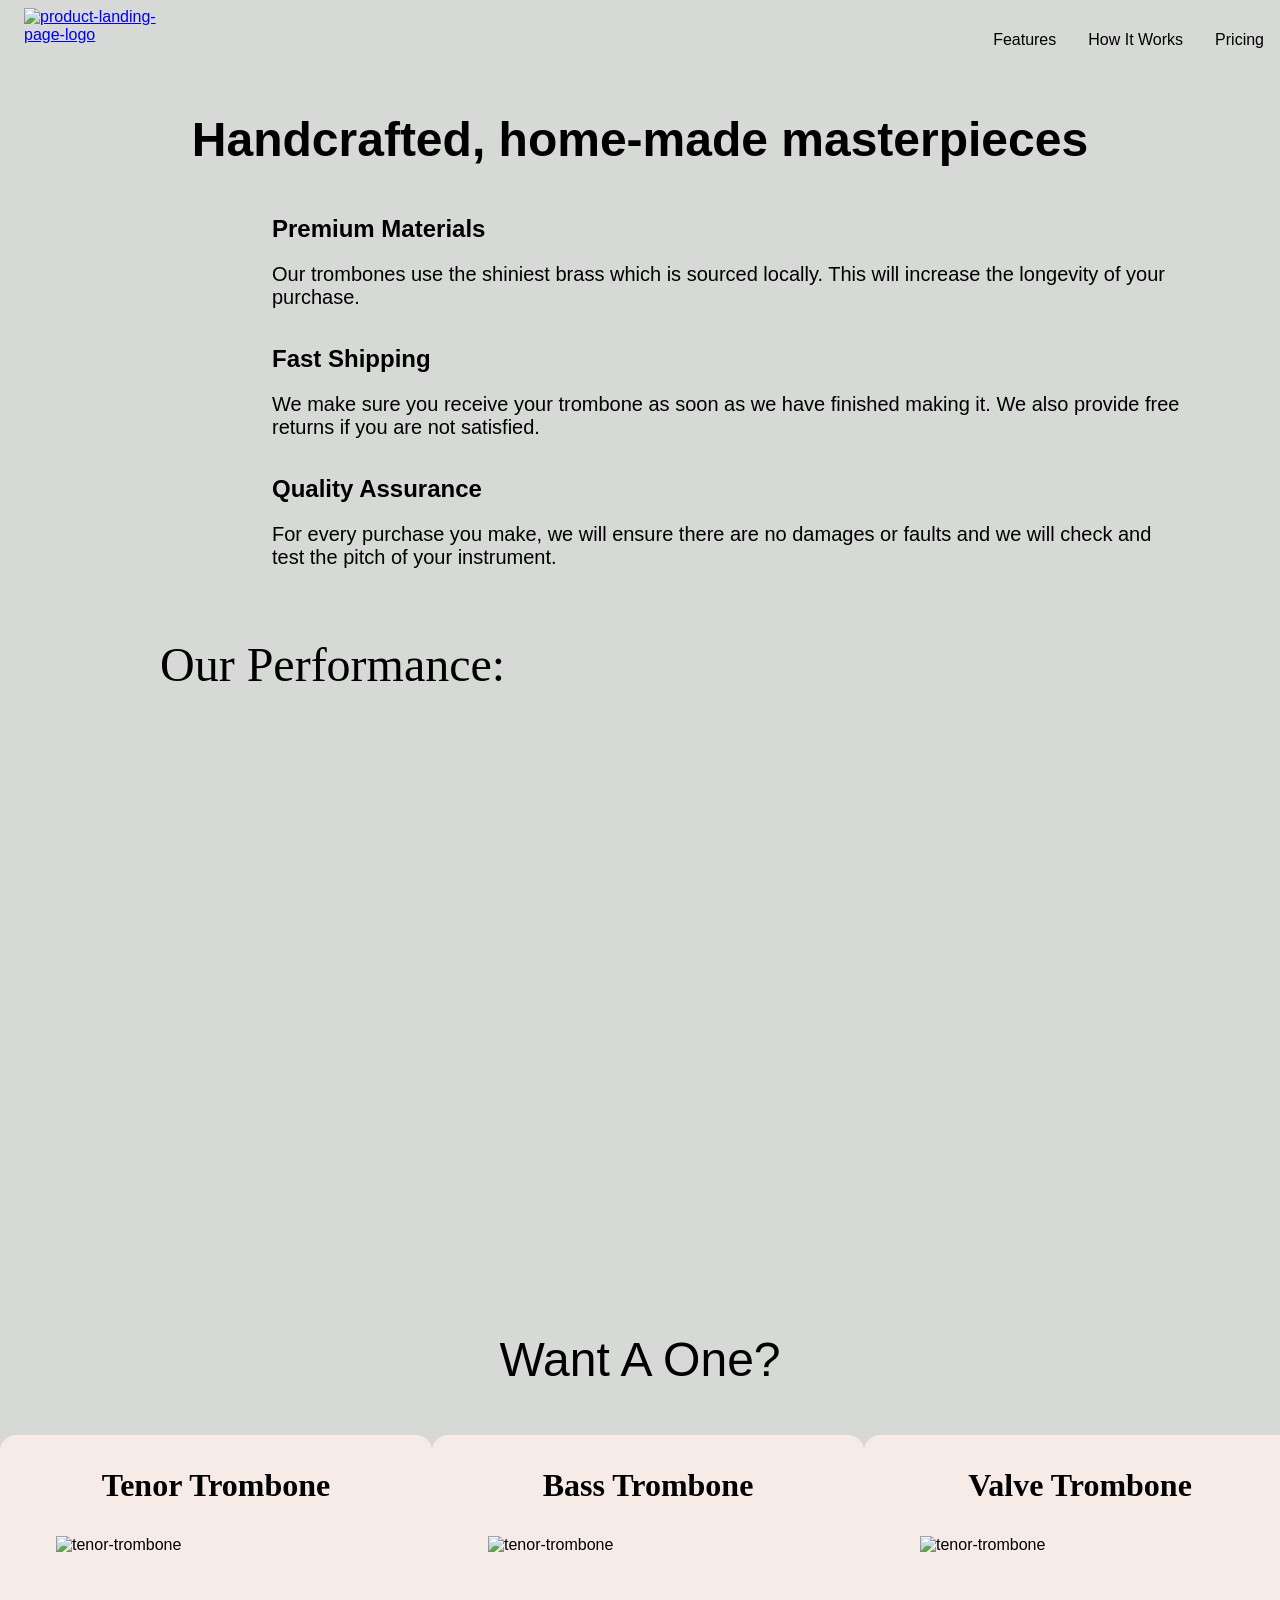
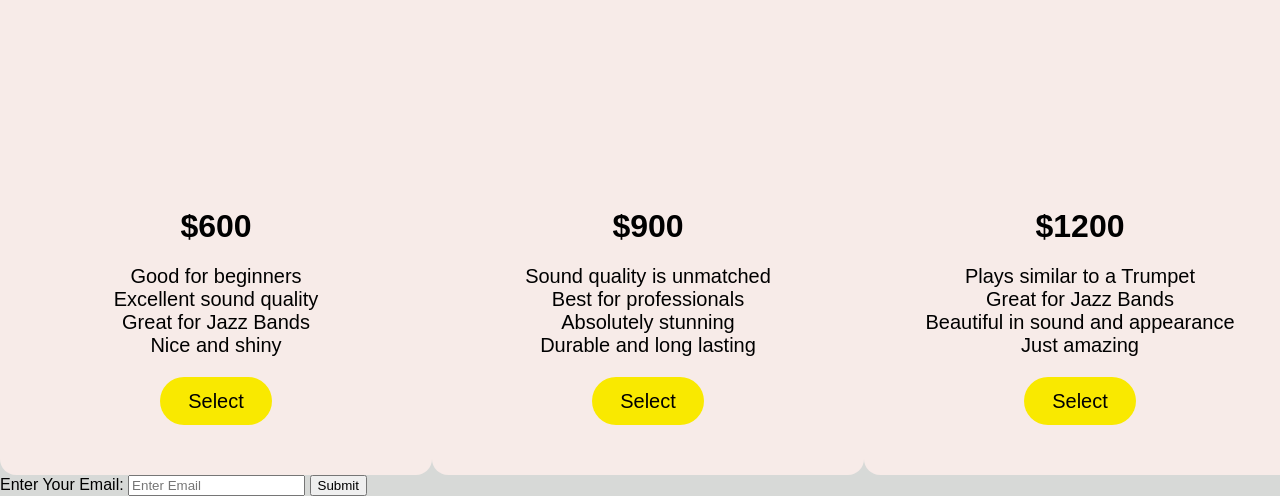
==== Responsive Designs/Build a Product Landing Page/index.html @ 97ca0c61 "Added Files Via Upload" ====
<!DOCTYPE html>
<html lang="en">
  <head>
    <meta charset="UTF-8" />
    <title>Product Landing Page</title>
    <link rel="stylesheet" href="styles.css">
    <link rel="stylesheet" href="https://cdnjs.cloudflare.com/ajax/libs/remixicon/4.6.0/remixicon.css" integrity="sha512-kJlvECunwXftkPwyvHbclArO8wszgBGisiLeuDFwNM8ws+wKIw0sv1os3ClWZOcrEB2eRXULYUsm8OVRGJKwGA==" crossorigin="anonymous" referrerpolicy="no-referrer" />
  </head>

<body>
    <header id="header">
        <div class="logo">
            <a href="#"><img src="https://cdn.freecodecamp.org/testable-projects-fcc/images/product-landing-page-logo.png" alt="product-landing-page-logo" id="header-img"></a>
        </div>
        <nav id="nav-bar">
            <a href="#Features" class="nav-link">Features</a>
            <a href="#How_It_Works" class="nav-link">How It Works</a>
            <a href="#Pricing" class="nav-link">Pricing</a>
        </nav>
    </header>
    <main>
        <div id="Features">
            <div id="feature-heading">Handcrafted, home-made masterpieces</div>
            <div class="feature_show">
                <div class="icon"><i class="ri-fire-fill"></i></div>
                <div class="content">
                    <p id="content-heading">Premium Materials</p>
                    <p>Our trombones use the shiniest brass which is sourced locally. This will increase the longevity of your purchase.</p>
                </div>
            </div>
            <div class="feature_show">
                <div class="icon"><i class="ri-truck-fill"></i></i></div>
                <div class="content">
                    <p id="content-heading">Fast Shipping</p>
                    <p>We make sure you receive your trombone as soon as we have finished making it. We also provide free returns if you are not satisfied.</p>
                </div>
            </div>
            <div class="feature_show">
                <div class="icon"><i class="ri-battery-fill"></i></i></div>
                <div class="content">
                    <p id="content-heading">Quality Assurance</p>
                    <p>For every purchase you make, we will ensure there are no damages or faults and we will check and test the pitch of your instrument.</p>
                </div>
            </div>
            
        </div>
        <div id="How_It_Works">
            <div id="video_content">
                <p id="video-heading">Our Performance:</p>
                <div id="video_div">
                    <iframe width="560" height="315" src="https://www.youtube.com/embed/y8Yv4pnO7qc" title="Roman Carnival Overture Op. 9 for Five Trombones" frameborder="0" allow="accelerometer; autoplay; clipboard-write; encrypted-media; gyroscope; picture-in-picture; web-share" referrerpolicy="strict-origin-when-cross-origin" allowfullscreen id="video"></iframe>
                </div>
                
            </div>
            
        </div>
        <div id="Pricing">
            <p id="price-heading">Want A One?</p>
            <div class="container">
                <div class="price-container">
                    <p class="price-heading">Tenor Trombone</p>
                    <div class="price-image-div"><img src="https://images.unsplash.com/photo-1677959692782-5a17ab9c872b?w=600&auto=format&fit=crop&q=60&ixlib=rb-4.1.0&ixid=M3wxMjA3fDB8MHxzZWFyY2h8Nnx8VGVub3IlMjBUcm9tYm9uZXxlbnwwfHwwfHx8MA%3D%3D" alt="tenor-trombone" class="price-image"></div>
                    <p class="price">$600</p>
                    <p class="price-description">Good for beginners<br>Excellent sound quality<br>Great for Jazz Bands<br>Nice and shiny</p>
                    <div class="btn">
                        <button class="select">Select</button>
                    </div>
                </div>
                <div class="price-container">
                    <p class="price-heading">Bass Trombone</p>
                    <div class="price-image-div"><img src="https://plus.unsplash.com/premium_photo-1768476927647-be6ead680bcf?w=600&auto=format&fit=crop&q=60&ixlib=rb-4.1.0&ixid=M3wxMjA3fDB8MHxzZWFyY2h8MXx8QmFzcyUyMFRyb21ib25lfGVufDB8fDB8fHww" alt="tenor-trombone" class="price-image"></div>
                    <p class="price">$900</p>
                    <p class="price-description">Sound quality is unmatched<br>Best for professionals<br>Absolutely stunning<br>Durable and long lasting</p>
                    <div class="btn">
                        <button class="select">Select</button>
                    </div>
                </div>
                <div class="price-container">
                    <p class="price-heading">Valve Trombone</p>
                    <div class="price-image-div"><img src="https://plus.unsplash.com/premium_photo-1767798411554-291752404007?w=600&auto=format&fit=crop&q=60&ixlib=rb-4.1.0&ixid=M3wxMjA3fDB8MHxzZWFyY2h8OXx8QmFzcyUyMFRyb21ib25lfGVufDB8fDB8fHww" alt="tenor-trombone" class="price-image"></div>
                    <p class="price">$1200</p>
                    <p class="price-description">Plays similar to a Trumpet<br>Great for Jazz Bands<br>Beautiful in sound and appearance<br>Just amazing</p>
                    <div class="btn">
                        <button class="select">Select</button>
                    </div>
                </div>
            </div>
            
        </div>
        <div id="Place_An_Order">
            <form action="https://www.freecodecamp.org/email-submit" id="form">
                <label for="email">Enter Your Email: </label><input type="email" id="email" placeholder="Enter Email" name="email">
                <input type="submit" id="submit" >
            </form>
        </div>
    </main>
</body>

</html>
---- Responsive Designs/Build a Product Landing Page/styles.css ----
html, body {
    margin: 0;
    padding: 0;
    font-family: Arial, Helvetica, sans-serif;
    scroll-behavior: smooth;
    background-color: #D7D9D7;
}
#header {
    display: flex;
    height: 5rem;
}
#header-img {
    height: 5rem;
    width: 21rem;
    max-width: 25rem;
    margin-top: 0.5rem;
    margin-left: 1.5rem;
}
.logo {
    margin-right: 50rem;
}
#nav-bar {
    display: flex;
    justify-content: center;
    align-items: center;
    gap: 2rem;
    padding: 0rem 1rem 0rem 1rem;
}
.nav-link {
    text-decoration: none;
    color: black;
    font-size: 1rem;
    width: max-content;
}
#feature-heading {
    display: flex;
    justify-content: center;
    align-items: center;
    font-weight: bold;
    font-size: 3rem;
    margin: 2rem 1rem 2rem 1rem;

}
.icon {
    font-size: 4rem;
    color: orange;
    margin: 0rem 2.5rem 0rem 2.5rem;
    padding: 3rem;
    display: flex;
    align-items: center;
    justify-content: center;
}
.feature_show {
    margin-left: 6rem;
    display: flex;
    margin-right: 6rem;
}
.feature_show:hover {
    border: 2px solid silver;
    border-radius: 1rem;
}
#content-heading {
    font-size: 1.5rem;
    margin-top: 1rem;
    margin-bottom: 0rem;
    font-weight: bold;
}
.content {
    font-size: 1.25rem;
}
#video_div {
    display: flex;
    justify-content: center;
    align-items: center;
}
#video {
    height: 25rem;
    width: 40rem;
}
#video-heading {
    font-family: cursive;
    margin-left: 10rem;
    font-size: 3rem;
    margin-top: 3   rem;
}
#price-heading {
    display: flex;
    justify-content: center;
    align-items: center;
    margin-top: 12rem;
    font-family: 'Segoe UI', Tahoma, Geneva, Verdana, sans-serif;
    font-size: 3rem;
    font-weight: light;
}
.container {
    display: flex;
    justify-content: space-evenly;
    flex-direction: row;
}
.price-container:hover {
    border: 1.5px solid black;
}
.price-container {
    height: 40rem;
    width: 27rem;
    background-color: #F7EBE8;
    border-radius: 1rem;
}
.price-heading{
    font-size: 2rem;
    font-weight: bold;
    display: flex;
    justify-content: center;
    align-items: center;
    font-family: Cambria, Cochin, Georgia, Times, 'Times New Roman', serif;
}
.price-image-div {
    display: flex;
    justify-content: center;
    align-items: center;
}
.price-image {
    height: 15rem;
    width: 20rem;
}
.price {
    display: flex;
    justify-content: center;
    align-items: center;
    font-size: 2rem;
    font-family: 'Segoe UI', Tahoma, Geneva, Verdana, sans-serif;
    font-weight: bolder;
    margin-bottom: 1rem;
}
.price-description {
    display: flex;
    justify-content: center;
    align-items: center;
    font-size: 1.25rem;
    width: 27rem;
    text-align: center;;
}
.btn {
    display: flex;
    justify-content: center;
    align-items: center;
}
.select {
    height: 3rem;
    width: 7rem;
    font-size: 1.25rem;
    border: none;
    border-radius: 2rem;
    background-color: #F9E900;
}
.select:hover {
    background-color: gold;
    cursor: pointer;
}


@media (max-width: 600px) {
    header {
        flex-wrap: wrap;
    }
}
@media (max-width: 650px) {
    .logo {
        margin-top: 15px;
        width: 100%;
        position: relative;
    }
}
@media (max-width: 650px) {
    .logo>img {
        margin: 0 auto;
    }
}
@media (max-width: 650px) {
    nav {
        margin-top: 10px;
        width: 100%;
        display: flex;
        flex-direction: column;
        align-items: center;
        text-align: center;
        padding: 0 50px;
    }

@media (max-width: 650px) {
    nav>ul {
        flex-direction: column;
    }
}
@media (max-width: 650px) {
    #hero {
        margin-top: 120px;
    }
}
@media (max-width: 550px) {
    #features .icon {
        display: none;
    }
}
@media (max-width: 550px) {
    #features .desc {
        width: 100%;
        text-align: center;
        padding: 0;
        height: 150px;
    }
}
@media (max-width: 650px) {
    #features {
        margin-top: 0;
    }
}
@media (max-width: 800px) {
    #pricing {
        flex-direction: column;
    }

    .product {
        max-width: 300px;
        width: 100%;
        margin: 0 auto;
        margin-bottom: 10px;
    }
}
}
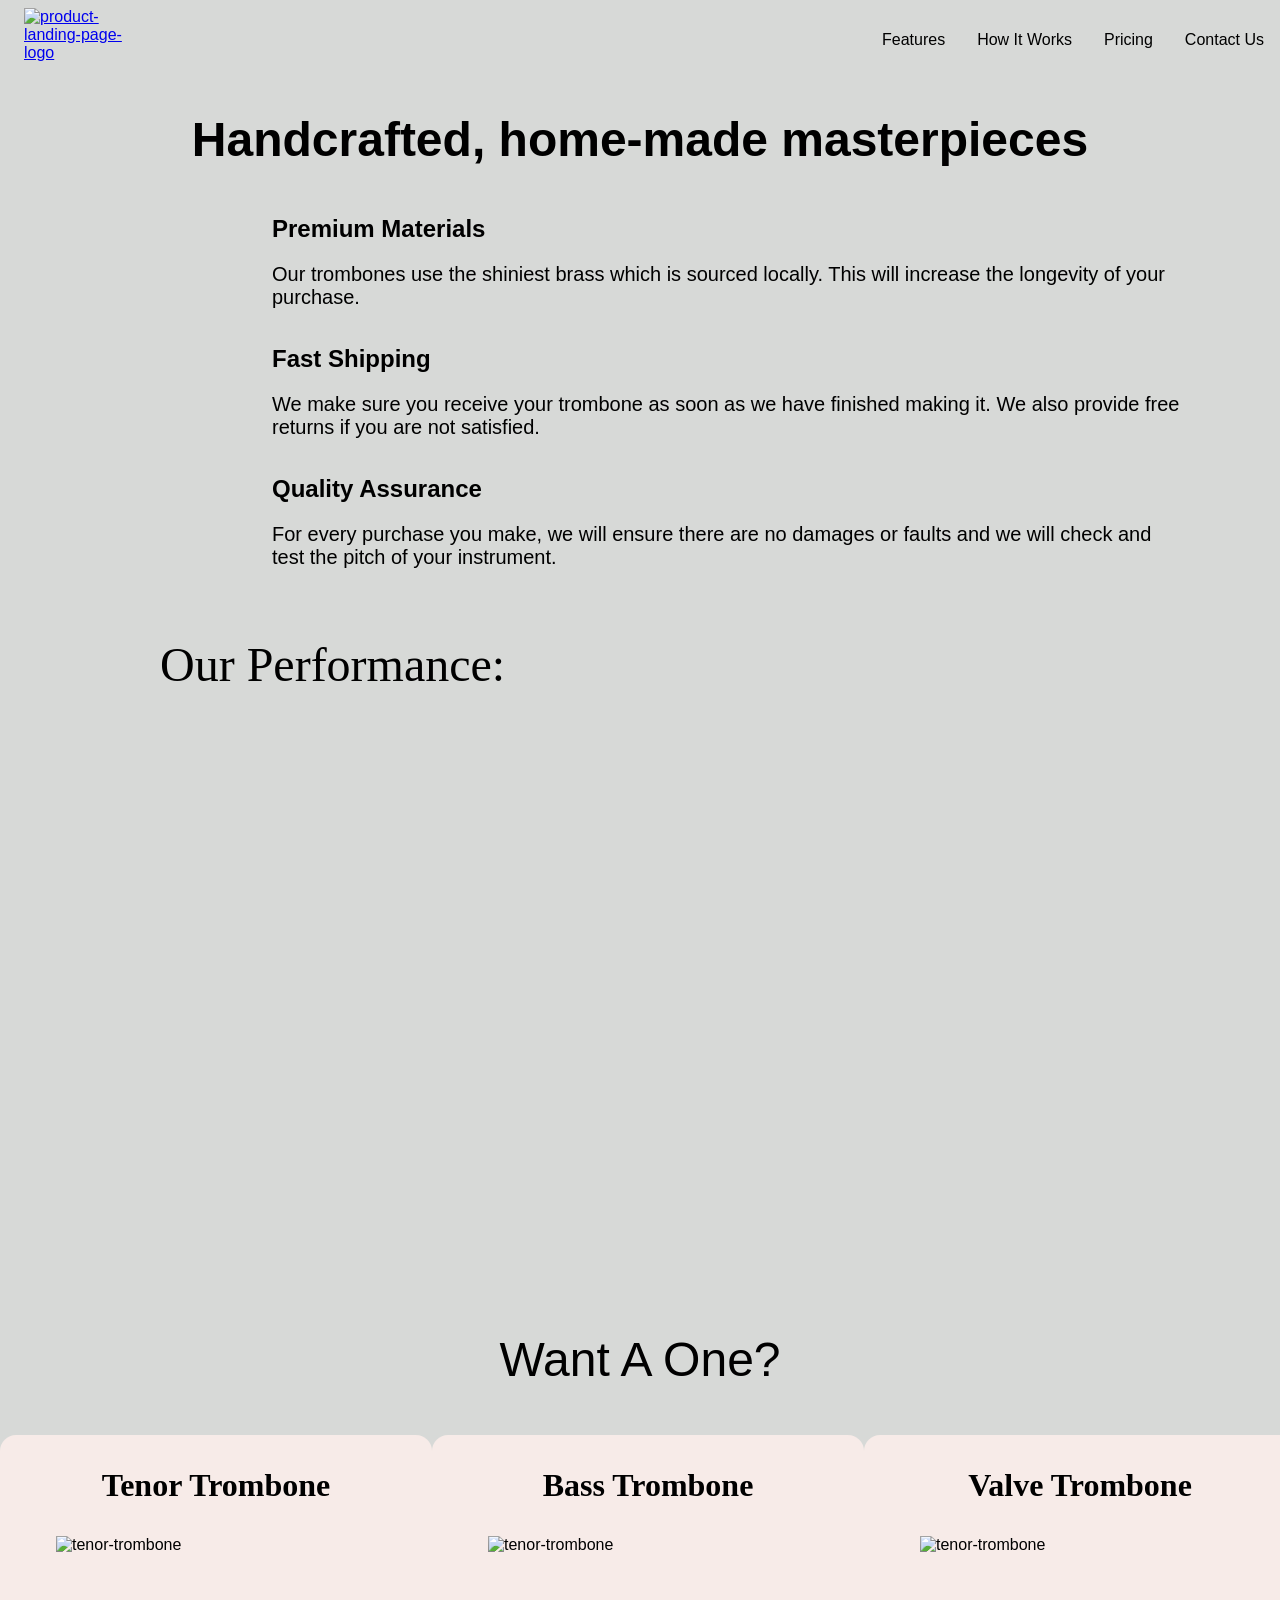
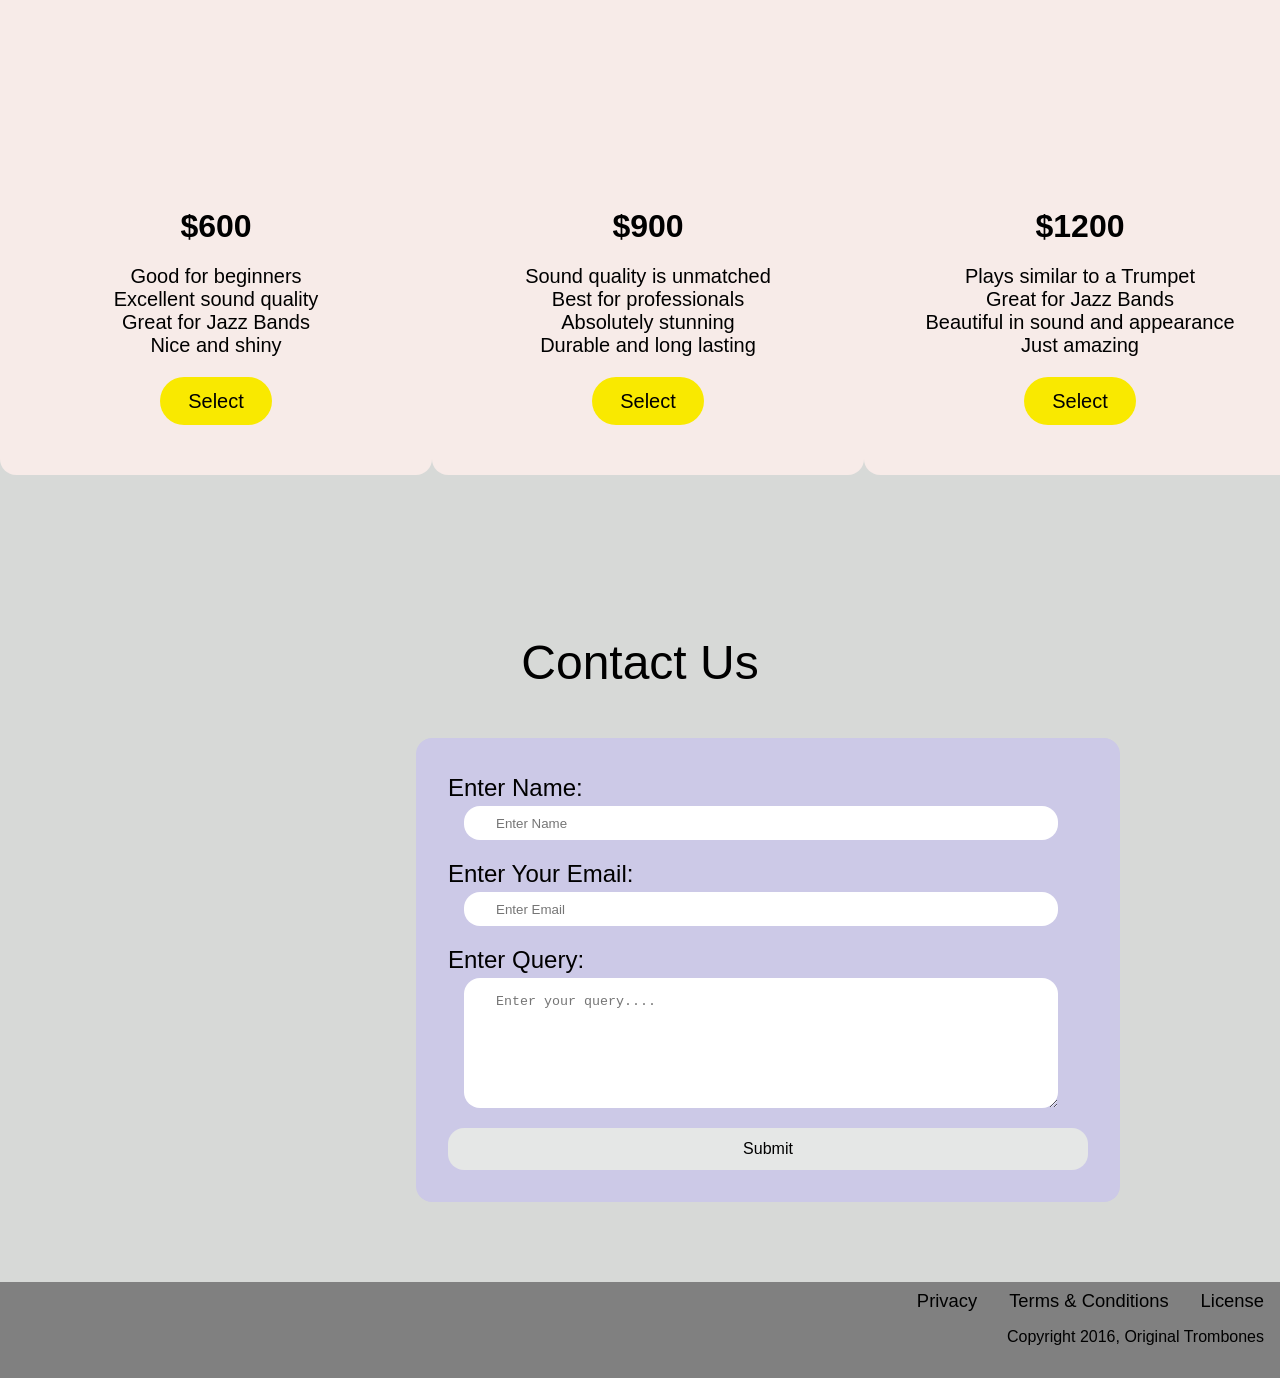
==== commit a2c8b3a9: "Added Contact Us and Copyright Page" ====
--- a/Responsive Designs/Build a Product Landing Page/index.html
+++ b/Responsive Designs/Build a Product Landing Page/index.html
@@ -16,6 +16,7 @@
             <a href="#Features" class="nav-link">Features</a>
             <a href="#How_It_Works" class="nav-link">How It Works</a>
             <a href="#Pricing" class="nav-link">Pricing</a>
+            <a href="#Contact_Us" class="nav-link">Contact Us</a>
         </nav>
     </header>
     <main>
@@ -87,13 +88,36 @@
             </div>
             
         </div>
-        <div id="Place_An_Order">
+        <div id="Contact_Us">
+            <p class="contact-heading">Contact Us</p>
             <form action="https://www.freecodecamp.org/email-submit" id="form">
-                <label for="email">Enter Your Email: </label><input type="email" id="email" placeholder="Enter Email" name="email">
-                <input type="submit" id="submit" >
+                <div class="form">
+                    <span>
+                        <label for="name" class="contact">Enter Name: </label><input type="text" placeholder="Enter Name" class="contact-input">
+                    </span>
+                    <span>
+                        <label for="email" class="contact">Enter Your Email: </label><input type="email" id="email" placeholder="Enter Email" name="email" class="contact-input">
+                    </span>
+                    <span>
+                        <label for="query" class="contact">Enter Query: </label><textarea name="query..." id="query" placeholder="Enter your query...." class="contact-query"></textarea>
+                    </span>
+                    <input type="submit" id="submit">
+                </div>
             </form>
         </div>
     </main>
+    <footer>
+        <div class="disc-container">
+            <div class="disc-link-container">
+                <a href="#" class="disc-link">Privacy</a>
+                <a href="#" class="disc-link">Terms & Conditions</a>
+                <a href="#" class="disc-link">License</a>
+            </div>
+            <div id="copyright-container">
+                <p>Copyright <i class="ri-copyright-line"></i> 2016, Original Trombones</p>
+            </div>
+        </div>
+    </footer>
 </body>
 
 </html>
--- a/Responsive Designs/Build a Product Landing Page/styles.css
+++ b/Responsive Designs/Build a Product Landing Page/styles.css
@@ -17,7 +17,7 @@
     margin-left: 1.5rem;
 }
 .logo {
-    margin-right: 50rem;
+    margin-right: 45rem;
 }
 #nav-bar {
     display: flex;
@@ -157,8 +157,93 @@
     background-color: gold;
     cursor: pointer;
 }
-
-
+.contact-heading {
+    display: flex;
+    justify-content: center;
+    align-items: center;
+    margin-top: 10rem;
+    font-size: 3rem;
+}
+.form {
+    display: flex;
+    padding: 2rem;
+    flex-direction: column;
+    height: 25rem;
+    width: 40rem;
+    margin-left: 26rem;
+    margin-bottom: 5rem;
+    background-color: #CCC9E7;
+    border-radius: 1rem;
+}
+.form:hover {
+    border: 1px solid black;
+}
+.contact {
+    font-size: 1.5rem;
+    font-family: 'Trebuchet MS', 'Lucida Sans Unicode', 'Lucida Grande', 'Lucida Sans', Arial, sans-serif;
+    line-height: 1.5;
+}
+.contact-input {
+    border: none;
+    height: 1.5rem;
+    margin-left: 1rem;
+    width: 35rem;
+    height: 2rem;
+    border-radius: 1rem;
+    padding-left: 2rem;
+}
+.contact-query {
+    border: none;
+    height: 1.5rem;
+    margin-left: 1rem;
+    width: 35rem;
+    height: 7rem;
+    border-radius: 1rem;
+    padding-left: 2rem;
+    padding-top: 1rem;
+}
+span {
+    margin-bottom: 1rem;
+}
+#submit {
+    height: 3rem;
+    border-radius: 1rem;
+    border: none;
+    font-size: 1rem;
+    background-color: #E5E7E6;
+
+}
+#submit:hover {
+    background-color: #91AEC1;
+    cursor: pointer;
+}
+.disc-container {
+    background-color: grey;
+    padding: 0.5rem 1rem 1rem 0.5rem;
+}
+.disc-link {
+    text-decoration: none;
+    color: black;
+}
+.disc-link-container {
+    display: flex;
+    justify-content: right;
+    gap: 2rem;
+    font-size: 1.15rem;
+}
+#copyright-container {
+    display: flex;
+    justify-content: right;
+}
+
+
+
+
+
+
+
+
+/* Media Queries */
 @media (max-width: 600px) {
     header {
         flex-wrap: wrap;
@@ -227,4 +312,4 @@
         margin-bottom: 10px;
     }
 }
-}+}
